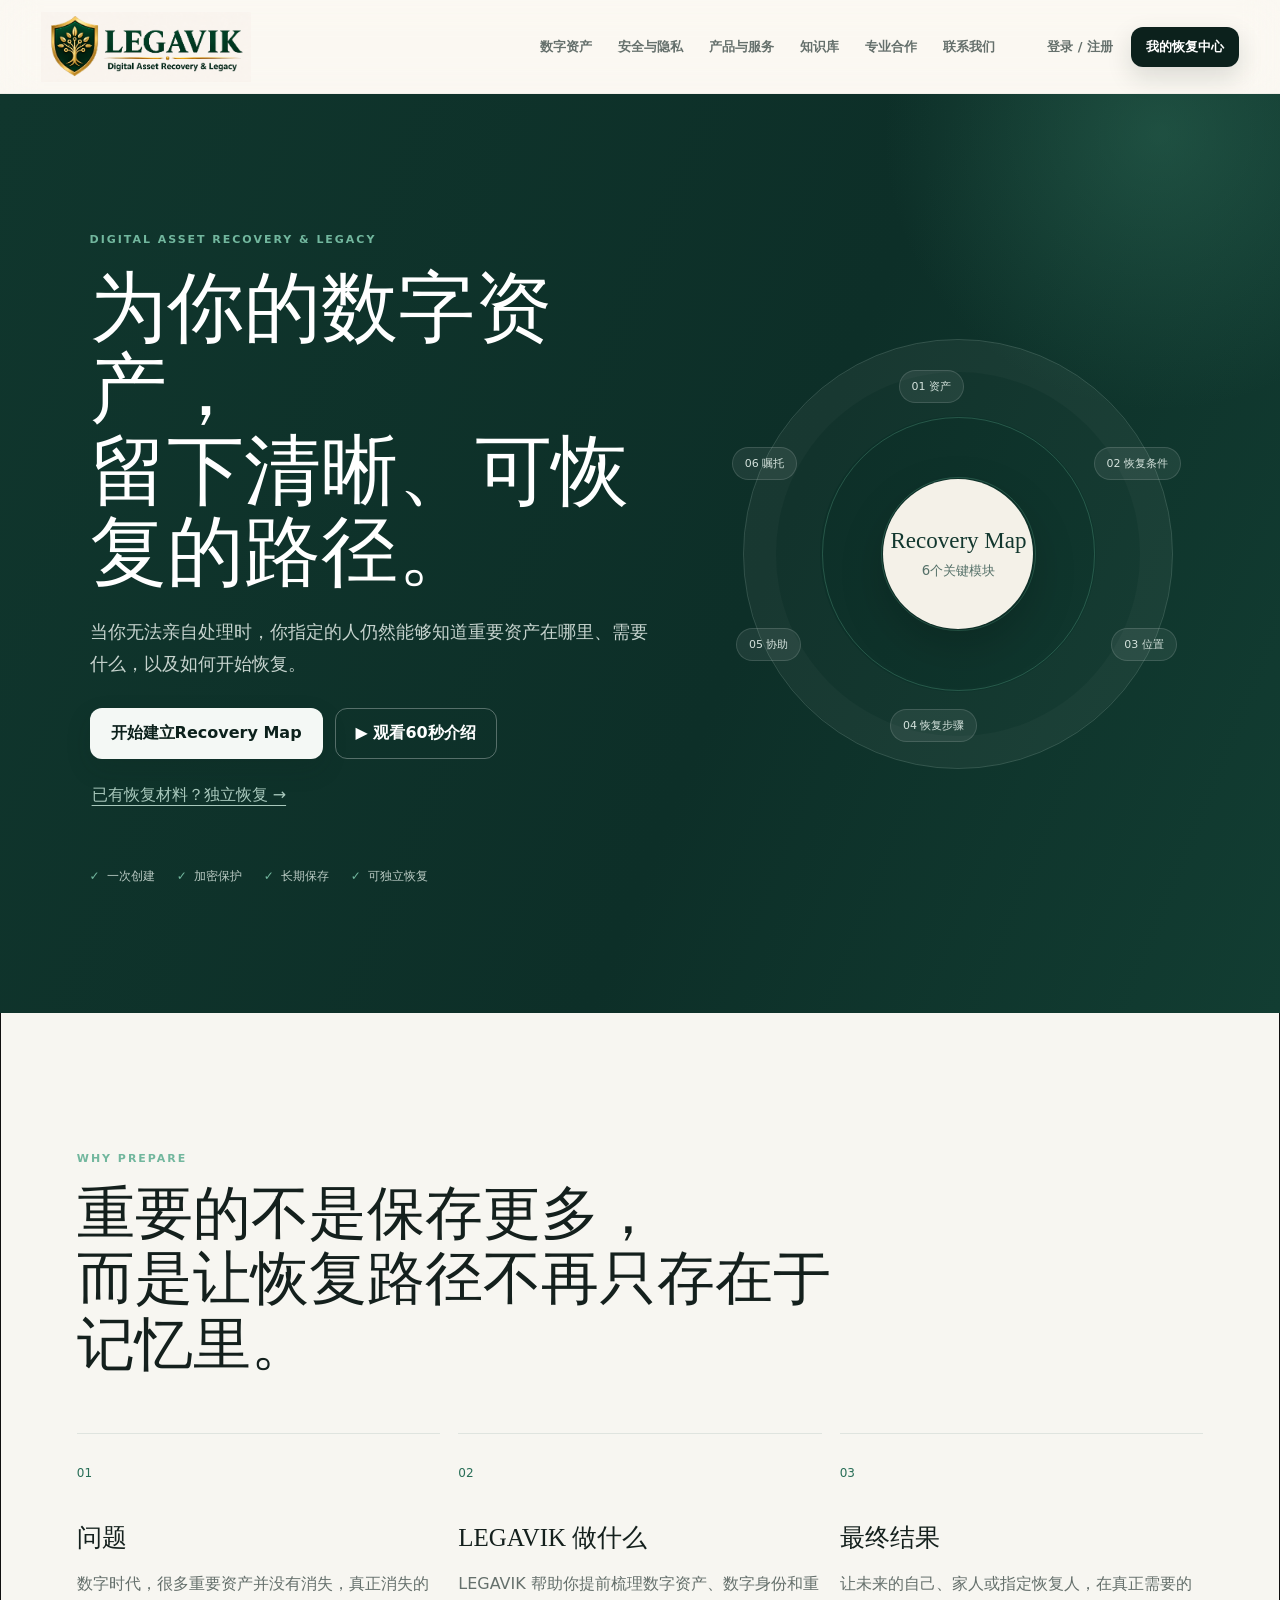
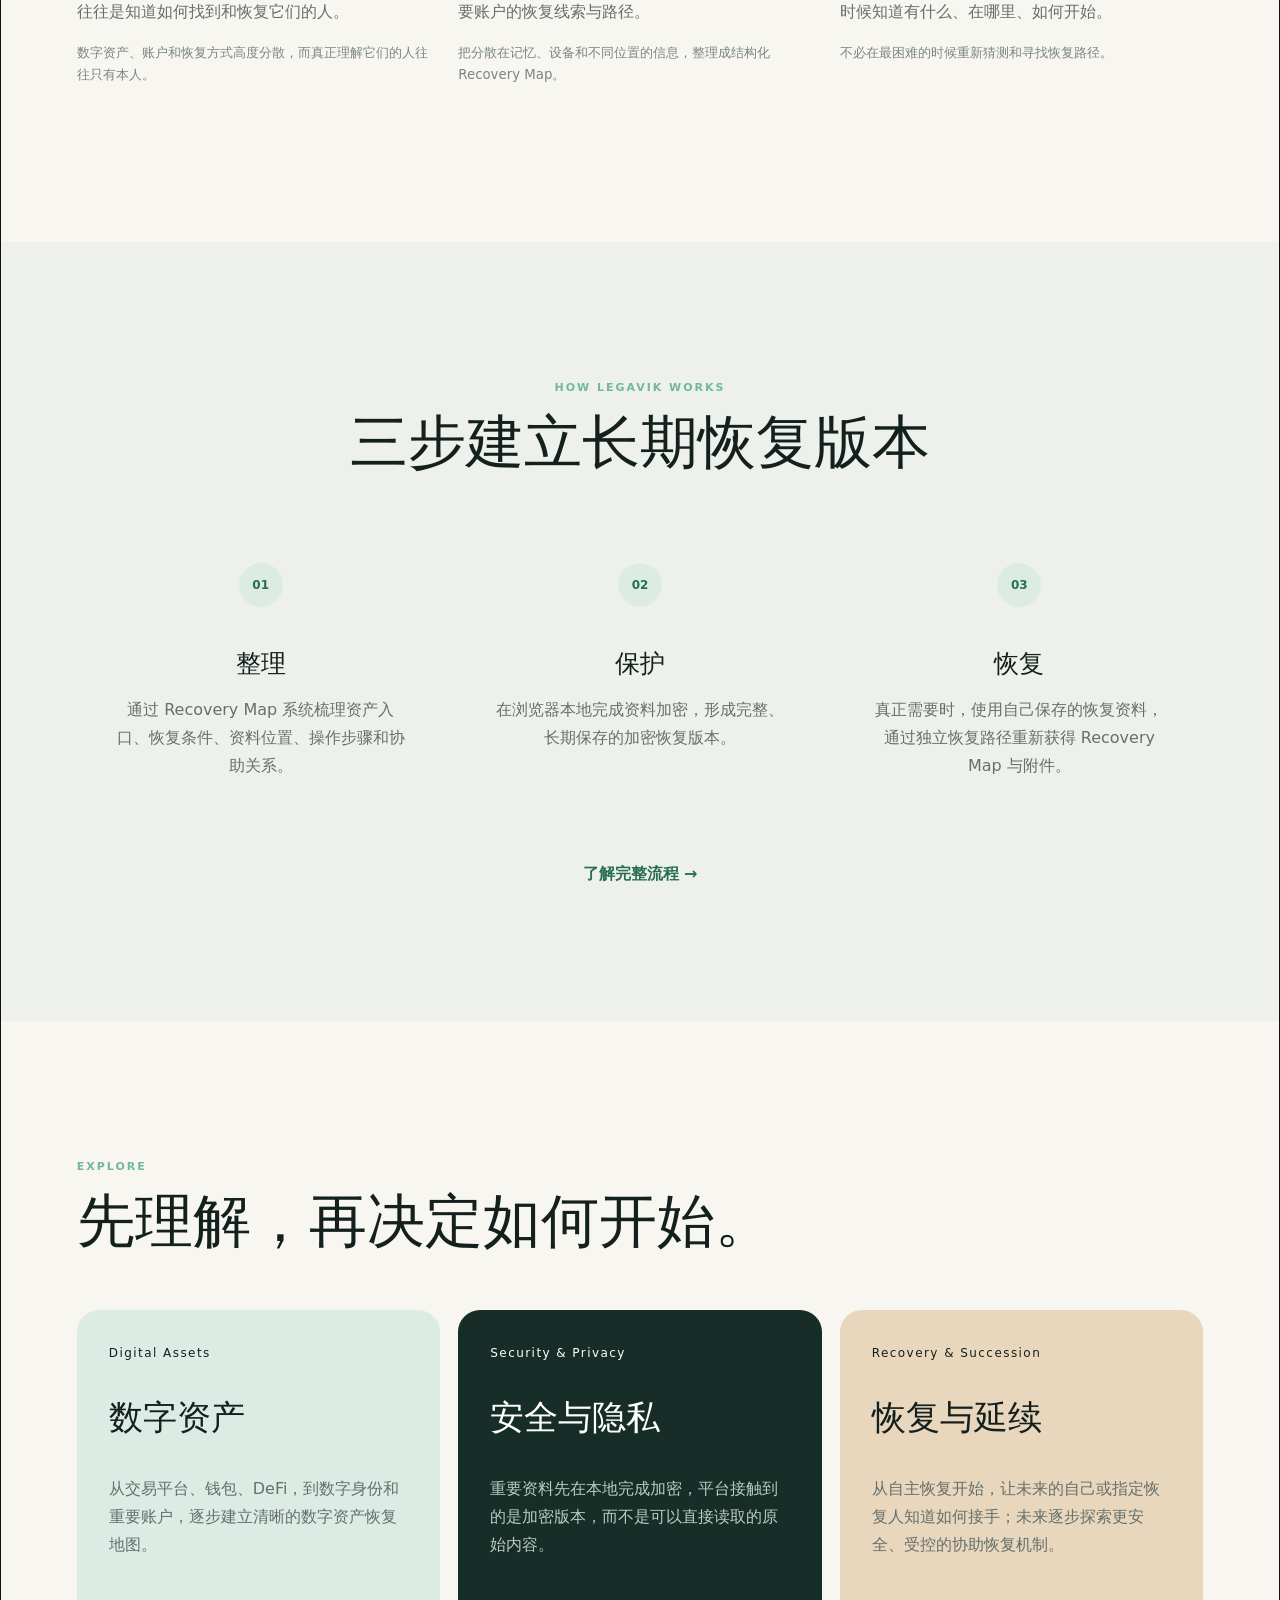
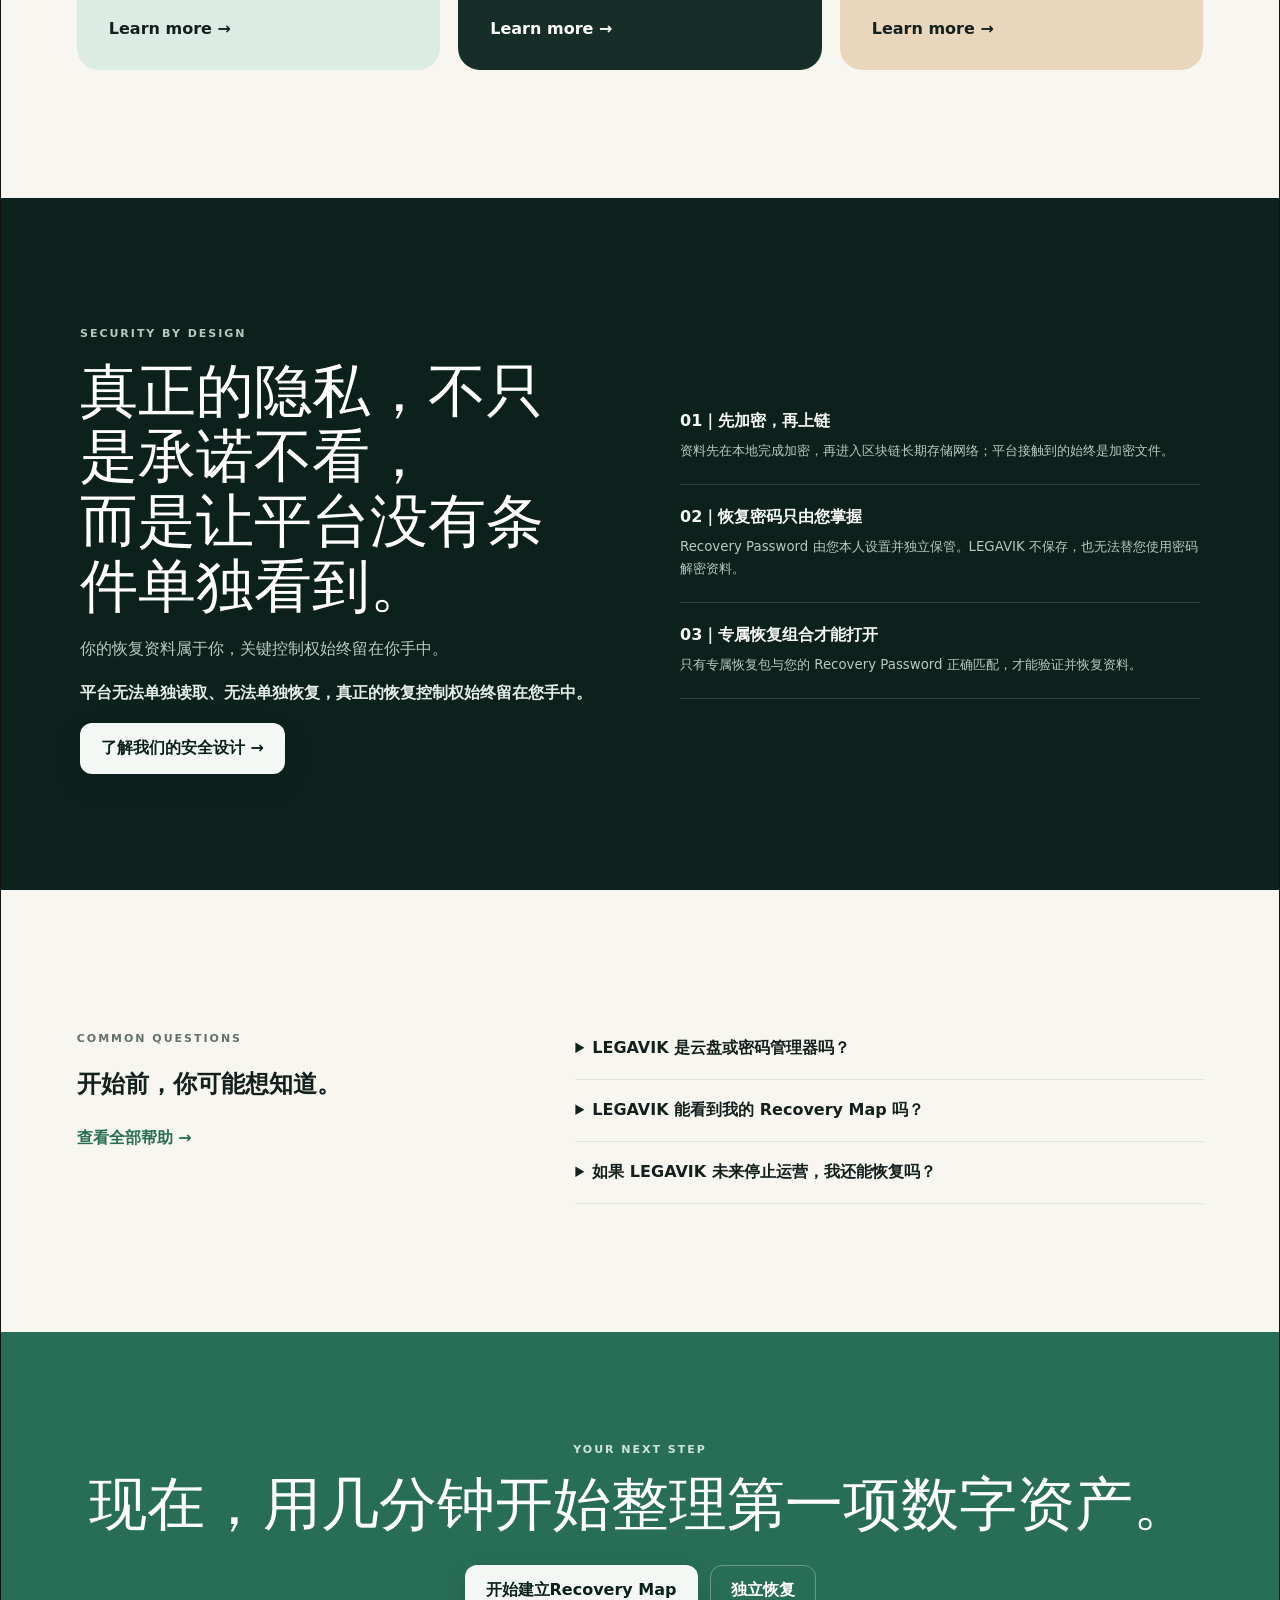
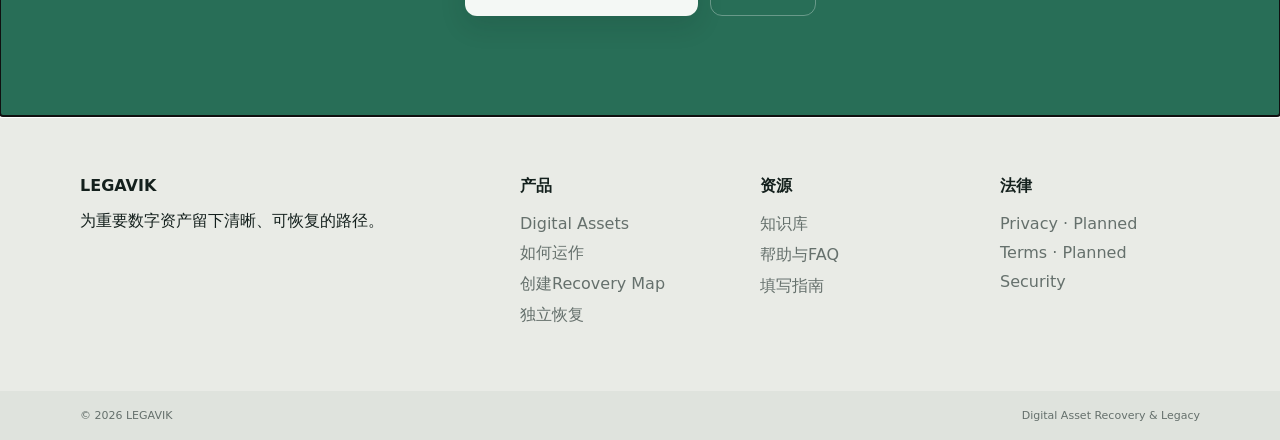
==== index.html @ 1ef9f55b "retire public legacy customer entries" ====
<!doctype html>
<html lang="zh-CN">
<head>
  <meta charset="utf-8">
  <meta name="viewport" content="width=device-width,initial-scale=1">
  <meta name="robots" content="noindex,follow">
  <title>正在前往 LEGAVIK</title>
</head>
<body>
  <main data-legacy-entry="home"><p>正在前往 LEGAVIK 正式首页…</p></main>
  <script src="./web/canonical-runtime-gate.js?v=legavik-phase3d-20260905-1"></script>
  <script src="./web/legacy-entry-redirect.js?v=legavik-phase3d-20260905-1"></script>
</body>
</html>
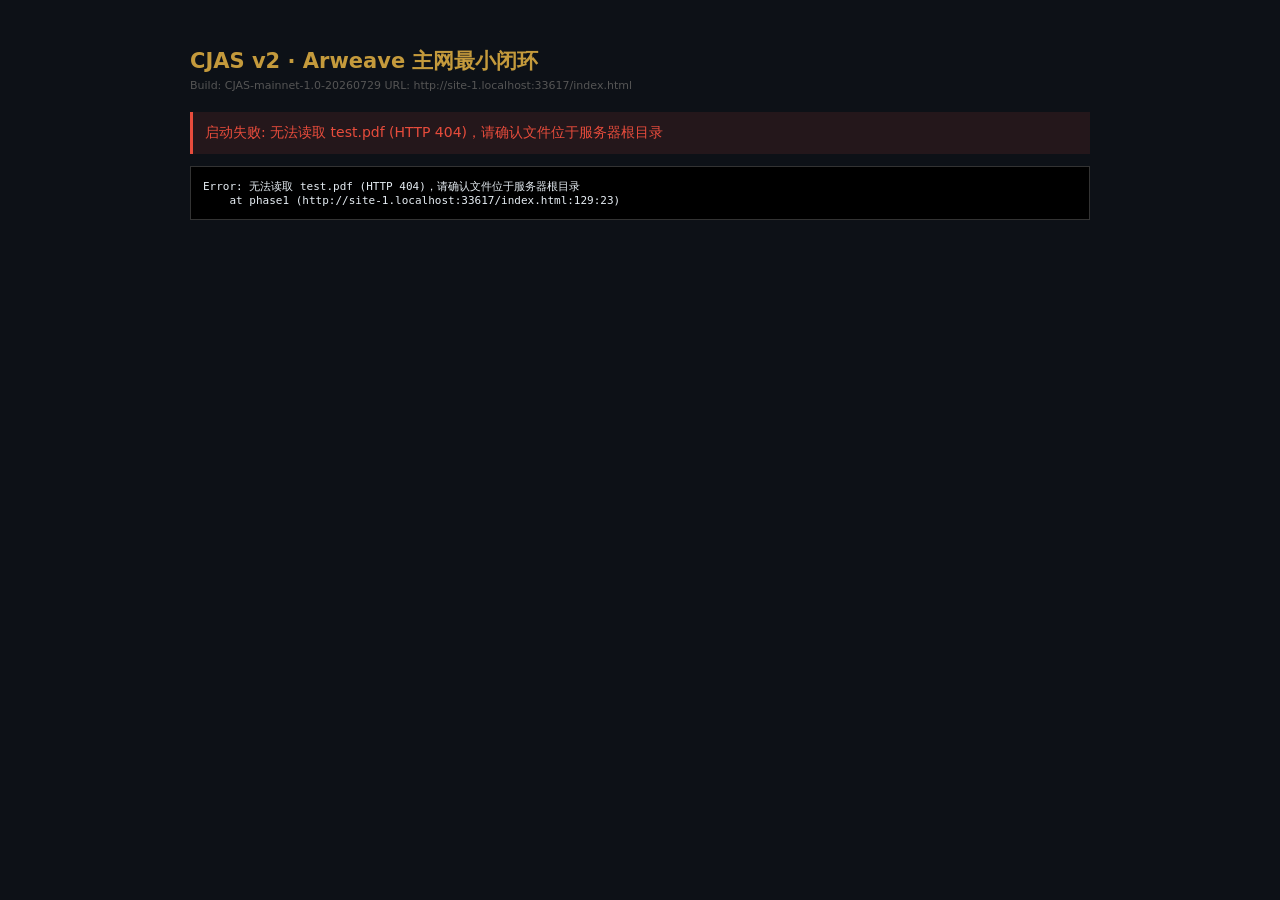
==== commit a469c3b8: "Deploy LEGAVIK Product and Service V1" ====
--- a/index.html
+++ b/index.html
@@ -1,14 +1,364 @@
-<!doctype html>
-<html lang="zh-CN">
+<!DOCTYPE html>
+<html lang="zh">
 <head>
-  <meta charset="utf-8">
-  <meta name="viewport" content="width=device-width,initial-scale=1">
-  <meta name="robots" content="noindex,follow">
-  <title>正在前往 LEGAVIK</title>
+<meta charset="UTF-8">
+<meta http-equiv="Cache-Control" content="no-cache, no-store, must-revalidate">
+<meta http-equiv="Pragma" content="no-cache">
+<title>CJAS Mainnet Minimal Loop</title>
+<style>
+body{font-family:system-ui;background:#0d1117;color:#e6edf3;padding:30px;font-size:14px;max-width:900px;margin:0 auto;}
+h2{color:#c49a3c;margin-bottom:4px;}
+.build{color:#555;font-size:11px;margin-bottom:20px;}
+#status{padding:12px;margin:8px 0;border-left:3px solid #3498db;background:rgba(52,152,219,.1);white-space:pre-wrap;}
+#status.ok{border-color:#2ecc71;background:rgba(46,204,113,.1);color:#2ecc71;}
+#status.err{border-color:#e74c3c;background:rgba(231,76,60,.1);color:#e74c3c;}
+#info{width:100%;border-collapse:collapse;margin:10px 0;font-size:13px;}
+#info td{padding:5px 8px;border:1px solid #30363d;}
+#info td:first-child{color:#8b949e;width:180px;}
+button{padding:14px 32px;font-size:15px;font-weight:700;background:#c49a3c;color:#000;border:none;cursor:pointer;margin-top:12px;display:none;}
+button:disabled{opacity:.4;cursor:not-allowed;}
+pre{font-size:11px;background:#000;padding:12px;overflow-x:auto;white-space:pre-wrap;margin-top:12px;border:1px solid #333;}
+</style>
 </head>
 <body>
-  <main data-legacy-entry="home"><p>正在前往 LEGAVIK 正式首页…</p></main>
-  <script src="./web/canonical-runtime-gate.js?v=legavik-phase3d-20260905-1"></script>
-  <script src="./web/legacy-entry-redirect.js?v=legavik-phase3d-20260905-1"></script>
+<h2>CJAS v2 &middot; Arweave 主网最小闭环</h2>
+<div class="build" id="buildid"></div>
+<div id="status">正在初始化...</div>
+<table id="info" style="display:none;"></table>
+<button id="btn" onclick="go()"></button>
+<pre id="log"></pre>
+<div id="result"></div>
+
+<script>
+const BUILD_ID = 'CJAS-mainnet-1.0-20260729';
+document.getElementById('buildid').textContent = 'Build: ' + BUILD_ID + '  URL: ' + location.href;
+
+// ── file:// 保护 ──
+if (location.protocol === 'file:') {
+  document.getElementById('status').className = 'err';
+  document.getElementById('status').textContent =
+    'BLOCKED: 检测到 file:// 协议。本页面必须通过 http://localhost:8080/ 访问，已停止。';
+  throw new Error('file:// 协议不允许');
+}
+
+const GATEWAYS = ['https://arweave.net', 'https://ar-io.net', 'https://g8way.io'];
+const MAGIC = [67, 74, 65, 83]; // "CJAS"
+const VER = 2, NL = 12, HL = 21, TL = 16;
+const MAX_FEE_AR = 0.01;
+let STATE = {};
+
+function st(msg, cls = '') {
+  const d = document.getElementById('status');
+  d.textContent = msg; d.className = cls || '';
+}
+function L(msg) {
+  const p = document.getElementById('log');
+  p.textContent += '[' + new Date().toLocaleTimeString() + '] ' + msg + '\n';
+}
+function btn(label, show = true) {
+  const b = document.getElementById('btn');
+  b.textContent = label; b.style.display = show ? 'block' : 'none'; b.disabled = false;
+}
+function showInfo(rows) {
+  const t = document.getElementById('info');
+  t.style.display = 'table';
+  t.innerHTML = rows.map(r => '<tr><td>' + r[0] + '</td><td>' + r[1] + '</td></tr>').join('');
+}
+
+// ── SHA-256 ──
+async function H(b) {
+  const h = await crypto.subtle.digest('SHA-256', b);
+  return Array.from(new Uint8Array(h)).map(x => x.toString(16).padStart(2, '0')).join('');
+}
+
+// ── CJAS-v2 加密格式（与 js/crypto.js 已验证格式一致） ──
+function w32(b, o, v) { b[o] = v & 255; b[o + 1] = (v >> 8) & 255; b[o + 2] = (v >> 16) & 255; b[o + 3] = (v >>> 24) & 255; }
+function r32(b, o) { return (b[o] | (b[o + 1] << 8) | (b[o + 2] << 16) | (b[o + 3] << 24)) >>> 0; }
+function b64u(x) { let s = ''; const C = 8192; for (let i = 0; i < x.length; i += C) s += String.fromCharCode(...x.subarray(i, i + C)); return btoa(s).replace(/\+/g, '-').replace(/\//g, '_').replace(/=/g, ''); }
+function fb64u(s) { const p = s.replace(/-/g, '+').replace(/_/g, '/'); return Uint8Array.from(atob(p + '==='.slice((p.length + 3) % 4 || 4)), c => c.charCodeAt(0)); }
+
+async function encrypt(pdf) {
+  const k = new Uint8Array(32); crypto.getRandomValues(k);
+  const kk = b64u(k);
+  const ck = await crypto.subtle.importKey('raw', k, { name: 'AES-GCM' }, false, ['encrypt']);
+  const oh = await H(pdf);
+  const enc = new TextEncoder();
+  const fnb = enc.encode('test.pdf'), mb = enc.encode('application/pdf');
+  const hb = Uint8Array.from(oh.match(/.{2}/g).map(x => parseInt(x, 16)));
+  const pl = new Uint8Array(4 + 32 + 4 + fnb.length + 4 + mb.length + pdf.length); let o = 0;
+  w32(pl, o, pdf.length); o += 4; pl.set(hb, o); o += 32;
+  w32(pl, o, fnb.length); o += 4; pl.set(fnb, o); o += fnb.length;
+  w32(pl, o, mb.length); o += 4; pl.set(mb, o); o += mb.length;
+  pl.set(pdf, o);
+  const nonce = new Uint8Array(NL); crypto.getRandomValues(nonce);
+  const cd = new Uint8Array(await crypto.subtle.encrypt({ name: 'AES-GCM', iv: nonce, tagLength: 128 }, ck, pl));
+  const hdr = new Uint8Array(HL);
+  for (let i = 0; i < 4; i++) hdr[i] = MAGIC[i];
+  hdr[4] = VER; w32(hdr, 5, cd.length); hdr.set(nonce, 9);
+  const cf = new Uint8Array(HL + cd.length); cf.set(hdr, 0); cf.set(cd, HL);
+  return { cf, oh, ch: await H(cf), key: kk };
+}
+
+async function decrypt(cf, k) {
+  if (cf.length < HL + TL + 1) throw new Error('文件过短');
+  for (let i = 0; i < 4; i++) if (cf[i] !== MAGIC[i]) throw new Error('魔数错误');
+  if (cf[4] !== VER) throw new Error('版本错误');
+  const d = r32(cf, 5), a = cf.length - HL;
+  if (d !== a) throw new Error('长度不符:' + d + '/' + a);
+  const raw = fb64u(k);
+  const ck = await crypto.subtle.importKey('raw', raw, { name: 'AES-GCM' }, false, ['decrypt']);
+  let pl;
+  try { pl = await crypto.subtle.decrypt({ name: 'AES-GCM', iv: cf.slice(9, 21), tagLength: 128 }, ck, cf.slice(HL)); }
+  catch { throw new Error('解密失败：密钥错误或密文被篡改'); }
+  const p = new Uint8Array(pl);
+  let pos = 0;
+  const ol = r32(p, pos); pos += 4;
+  const oh = Array.from(p.slice(pos, pos + 32)).map(b => b.toString(16).padStart(2, '0')).join(''); pos += 32;
+  const fl = r32(p, pos); pos += 4; pos += fl;
+  const ml = r32(p, pos); pos += 4; pos += ml;
+  const pdf = p.slice(pos);
+  const rh = await H(pdf);
+  if (rh !== oh) throw new Error('SHA-256不一致，数据可能损坏');
+  return { rh, oh, pdf };
+}
+
+// ── Phase 1: 加载 test.pdf + 加密 + 加载SDK + 等待Wander ──
+async function phase1() {
+  st('正在读取 test.pdf ...');
+  const resp = await fetch('test.pdf');
+  if (!resp.ok) throw new Error('无法读取 test.pdf (HTTP ' + resp.status + ')，请确认文件位于服务器根目录');
+  const pdf = new Uint8Array(await resp.arrayBuffer());
+  STATE.origSize = pdf.length;
+
+  st('正在加密 test.pdf ...');
+  const { cf, oh, ch, key } = await encrypt(pdf);
+  STATE = Object.assign(STATE, { pdf, cf, oh, ch, key, phase: 'init' });
+  L('原始文件: ' + pdf.length + 'B  SHA-256: ' + oh);
+  L('密文文件: ' + cf.length + 'B  SHA-256: ' + ch);
+  L('密钥预览: ' + key.slice(0, 6) + '...' + key.slice(-4) + '（仅本机内存持有，不上传不保存）');
+
+  try {
+    const r = await fetch('https://arweave.net/price/' + cf.length);
+    if (r.ok) { const w = await r.text(); STATE.feeW = w; L('预估费用: ' + (Number(w) / 1e12).toFixed(9) + ' AR'); }
+  } catch { L('费用查询失败，稍后在签名前重试'); }
+
+  await new Promise((ok, fail) => {
+    if (typeof Arweave !== 'undefined') { ok(); return; }
+    const s = document.createElement('script');
+    s.src = 'https://unpkg.com/arweave@1.14.4/bundles/web.bundle.min.js';
+    s.onload = ok; s.onerror = () => fail(new Error('Arweave SDK 加载失败'));
+    document.head.appendChild(s);
+  });
+  STATE.arweave = Arweave.init({ host: 'arweave.net', port: 443, protocol: 'https', timeout: 30000 });
+  L('Arweave SDK 加载完成');
+
+  if (typeof window.arweaveWallet === 'undefined') {
+    await new Promise(resolve => {
+      window.addEventListener('arweaveWalletLoaded', resolve, { once: true });
+      let n = 0; const t = setInterval(() => {
+        if (typeof window.arweaveWallet !== 'undefined') { clearInterval(t); resolve(); }
+        else if (++n >= 50) { clearInterval(t); resolve(); }
+      }, 200);
+    });
+  }
+  if (typeof window.arweaveWallet === 'undefined') {
+    st('❌ 未检测到 Wander，请确认已安装/解锁，且通过 http://localhost:8080 访问', 'err'); return;
+  }
+  L('Wander 已就绪: ' + window.arweaveWallet.walletName + ' ' + window.arweaveWallet.walletVersion);
+
+  // 检查已有权限，已授权则跳过连接
+  let perms = [];
+  try { perms = await window.arweaveWallet.getPermissions(); } catch (e) { L('getPermissions失败: ' + e.message); }
+  L('当前权限: ' + JSON.stringify(perms));
+
+  if (perms.includes('ACCESS_ADDRESS') && perms.includes('SIGN_TRANSACTION')) {
+    L('已具备 ACCESS_ADDRESS + SIGN_TRANSACTION，跳过连接钱包步骤');
+    STATE.addr = await window.arweaveWallet.getActiveAddress();
+    await prepareSignStep();
+  } else {
+    st('✅ 就绪。尚未授权，点击按钮请求钱包权限（首次授权，之后自动跳过）。');
+    STATE.phase = 'connect';
+    btn('连接 Wander 钱包（请求权限）');
+  }
+}
+
+// ── 计算余额/费用并展示，进入签名前状态 ──
+async function prepareSignStep() {
+  let bal = '未知';
+  try { const bw = await STATE.arweave.wallets.getBalance(STATE.addr); bal = STATE.arweave.ar.winstonToAr(bw); STATE.balW = bw; } catch (e) { L('查询余额失败: ' + e.message); }
+  try {
+    const r = await fetch('https://arweave.net/price/' + STATE.cf.length);
+    if (r.ok) STATE.feeW = await r.text();
+  } catch {}
+  const feeAR = (Number(STATE.feeW || '0') / 1e12);
+  const remain = (bal !== '未知') ? (parseFloat(bal) - feeAR).toFixed(9) : '未知';
+
+  showInfo([
+    ['钱包地址', STATE.addr],
+    ['当前余额', bal + ' AR'],
+    ['数据大小', STATE.cf.length + ' B'],
+    ['预计费用', feeAR.toFixed(9) + ' AR'],
+    ['预计剩余余额', remain + ' AR'],
+  ]);
+  L('地址: ' + STATE.addr + '  余额: ' + bal + ' AR  预计费用: ' + feeAR.toFixed(9) + ' AR');
+
+  if (feeAR > MAX_FEE_AR) {
+    st('❌ 预计费用 ' + feeAR.toFixed(9) + ' AR 超过上限 ' + MAX_FEE_AR + ' AR，已停止。', 'err');
+    return;
+  }
+  st('✅ 请核对以上信息，确认无误后点击唯一按钮进行签名与上传（仅此一次）。');
+  STATE.phase = 'sign';
+  btn('🔐 授权签名并上传至 Arweave');
+}
+
+// ── 按钮点击处理 ──
+async function go() {
+  if (STATE.phase === 'connect') {
+    document.getElementById('btn').disabled = true;
+    st('正在请求 Wander 权限（请在弹窗中点击 Connect）...');
+    try {
+      await Promise.race([
+        window.arweaveWallet.connect(['ACCESS_ADDRESS', 'SIGN_TRANSACTION'], { name: 'CJAS Mainnet Test' }),
+        new Promise((_, r) => setTimeout(() => r(new Error('授权等待超时60s')), 60000))
+      ]);
+      STATE.addr = await window.arweaveWallet.getActiveAddress();
+      L('权限已授予，地址: ' + STATE.addr);
+      await prepareSignStep();
+    } catch (e) {
+      st('连接失败: ' + e.message, 'err'); L('错误: ' + e.message);
+      btn('重试连接 Wander');
+    }
+    return;
+  }
+
+  if (STATE.phase === 'sign') {
+    if (STATE.uploaded) { L('已上传，不重复执行'); return; }
+    document.getElementById('btn').disabled = true;
+    st('请在 Wander 弹窗中确认签名...');
+    try {
+      const tx = await STATE.arweave.createTransaction({ data: STATE.cf });
+      tx.addTag('Content-Type', 'application/octet-stream');
+      tx.addTag('App-Name', 'CJAS-Prototype');
+      tx.addTag('Encryption', 'AES-256-GCM');
+      tx.addTag('Format', 'CJAS-v2');
+
+      await Promise.race([
+        STATE.arweave.transactions.sign(tx),
+        new Promise((_, r) => setTimeout(() => r(new Error('签名超时90s')), 90000))
+      ]);
+      STATE.actualFeeAR = STATE.arweave.ar.winstonToAr(tx.reward);
+      L('签名完成: ' + tx.id + '  实际费用: ' + STATE.actualFeeAR + ' AR');
+
+      const resp = await STATE.arweave.transactions.post(tx);
+      if (resp.status !== 200 && resp.status !== 202) throw new Error('广播失败 HTTP ' + resp.status);
+      STATE.txId = tx.id;
+      STATE.uploaded = true;
+      L('✅ 广播成功: ' + tx.id);
+      st('✅ 广播成功，正在等待确认并从网关验证下载...');
+      btn('', false);
+      await phase3(tx.id);
+    } catch (e) {
+      st('失败: ' + e.message, 'err'); L('错误: ' + e.message);
+      if (!STATE.uploaded) btn('重试签名');
+    }
+  }
+}
+
+// ── Phase 3: 轮询确认 + 网关下载校验 + 解密恢复 + 导出 ──
+async function phase3(txId) {
+  L('轮询交易确认（最长20分钟）...');
+  const t0 = Date.now();
+  let confirmed = false;
+  while (Date.now() - t0 < 20 * 60 * 1000) {
+    await new Promise(r => setTimeout(r, 15000));
+    try {
+      const s = await STATE.arweave.transactions.getStatus(txId);
+      if (s.status === 200 && s.confirmed) {
+        L('✅ 已确认。区块=' + s.confirmed.block_height + ' 确认数=' + s.confirmed.number_of_confirmations);
+        confirmed = true; break;
+      }
+      L('等待中... ' + Math.round((Date.now() - t0) / 1000) + 's  状态:' + s.status);
+    } catch (e) { L('查询错误: ' + e.message); }
+  }
+  if (!confirmed) L('⚠ 未在20分钟内观察到确认，继续尝试网关下载（PENDING也可能已可下载）');
+
+  L('尝试从网关下载密文并核验 SHA-256 ...');
+  let gwOk = null;
+  const gwResults = [];
+  for (const gw of GATEWAYS) {
+    try {
+      const r = await fetch(gw + '/' + txId, { signal: AbortSignal.timeout(30000) });
+      const dl = new Uint8Array(await r.arrayBuffer());
+      const dlh = await H(dl);
+      const match = dlh === STATE.ch;
+      gwResults.push({ gw, size: dl.length, hash: dlh, match });
+      L((match ? '✅' : '❌') + ' ' + gw + ' ' + dl.length + 'B ' + (match ? 'SHA-256一致' : 'SHA-256不一致'));
+      if (match && !gwOk) gwOk = { gw, data: dl };
+    } catch (e) { L('❌ ' + gw + ': ' + e.message); gwResults.push({ gw, error: e.message, match: false }); }
+  }
+
+  let recovery = null;
+  if (gwOk) {
+    L('使用 ' + gwOk.gw + ' 的下载数据进行解密恢复...');
+    try {
+      const dec = await decrypt(gwOk.data, STATE.key);
+      const match = dec.rh === STATE.oh;
+      recovery = { gw: gwOk.gw, recoveredHash: dec.rh, match, pdfBytes: dec.pdf };
+      L(match ? '✅ 恢复文件 SHA-256 与原始文件完全一致' : '❌ SHA-256 不一致');
+      if (match) {
+        const blob = new Blob([dec.pdf], { type: 'application/pdf' });
+        const url = URL.createObjectURL(blob);
+        const a = document.createElement('a');
+        a.href = url; a.download = 'test_recovered.pdf';
+        document.body.appendChild(a); a.click(); a.remove();
+        L('已触发下载: test_recovered.pdf（请CEO在下载目录中打开确认可读）');
+      }
+    } catch (e) { L('❌ 恢复失败: ' + e.message); recovery = { match: false, error: e.message }; }
+  } else {
+    L('⚠ 首轮暂无网关返回匹配数据，可能仍在传播中，可稍后手动刷新页面重试网关下载步骤');
+  }
+
+  const passGW = gwResults.filter(r => r.match).length;
+  const verdict = (STATE.txId && passGW >= 1 && recovery && recovery.match) ? 'PASS' :
+    (STATE.txId ? 'PENDING/FAIL（网关暂未返回一致数据，可稍后重试）' : 'FAIL');
+
+  const rpt = {
+    运行环境: 'CEO Mac本机 (' + navigator.platform + ')',
+    正式文件路径: '~/Documents/CJAS-mainnet/index.html',
+    唯一URL: location.href,
+    BuildID: BUILD_ID,
+    原始文件大小: STATE.origSize + 'B',
+    原始文件SHA256: STATE.oh,
+    加密文件大小: STATE.cf.length + 'B',
+    加密文件SHA256: STATE.ch,
+    钱包地址: STATE.addr,
+    交易数据大小: STATE.cf.length + 'B',
+    预计费用AR: STATE.feeW ? (Number(STATE.feeW) / 1e12).toFixed(9) : '未知',
+    实际费用AR: STATE.actualFeeAR || '未知',
+    ArweaveTransactionID: txId,
+    广播结果: STATE.uploaded ? '成功' : '失败',
+    交易状态: confirmed ? '已确认' : '待确认',
+    网关结果: gwResults,
+    下载密文SHA256匹配: gwOk ? gwOk.gw : '无',
+    解密结果: recovery ? (recovery.match ? '成功且SHA一致' : '失败或不一致') : '未执行（无可用网关数据）',
+    恢复文件SHA256: recovery && recovery.recoveredHash || null,
+    原始与恢复是否一致: recovery ? recovery.match : false,
+    最终状态: verdict
+  };
+
+  document.getElementById('result').innerHTML =
+    '<div style="margin-top:20px;padding:14px;font-size:16px;font-weight:700;text-align:center;background:rgba(' + (verdict === 'PASS' ? '46,204,113' : '196,154,60') + ',.15);border:1px solid rgba(' + (verdict === 'PASS' ? '46,204,113' : '196,154,60') + ',.3);color:' + (verdict === 'PASS' ? '#2ecc71' : '#c49a3c') + '">' +
+    '最终状态：' + verdict + '<br><span style="font-size:12px;font-weight:normal;opacity:.8">Transaction ID: ' + txId + '</span></div>' +
+    '<pre>' + JSON.stringify(rpt, null, 2) + '</pre>';
+
+  st(verdict === 'PASS' ? '✅ 主网闭环全部通过' : '⚠ ' + verdict, verdict === 'PASS' ? 'ok' : 'err');
+  L('=== 最终状态: ' + verdict + ' ===');
+}
+
+phase1().catch(e => {
+  st('启动失败: ' + e.message, 'err');
+  document.getElementById('log').textContent += (e.stack || e.message);
+});
+</script>
 </body>
 </html>
